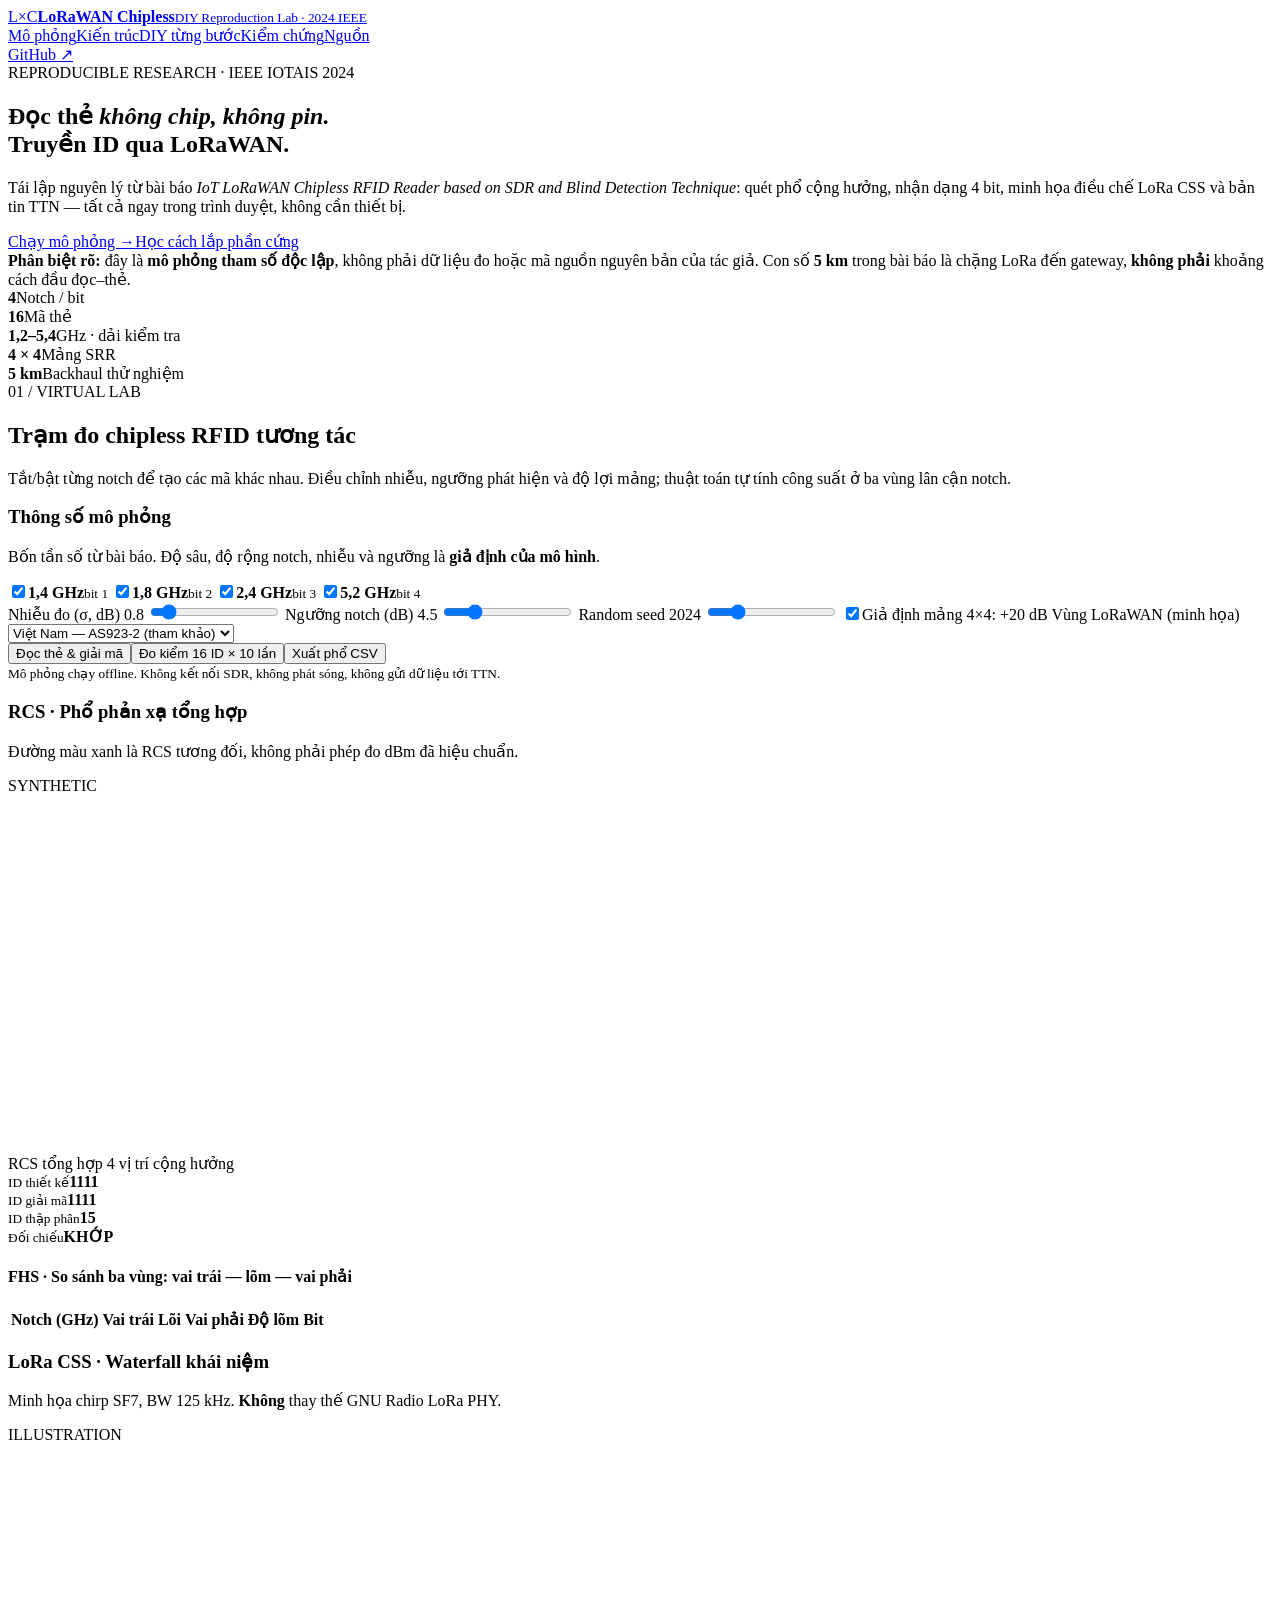
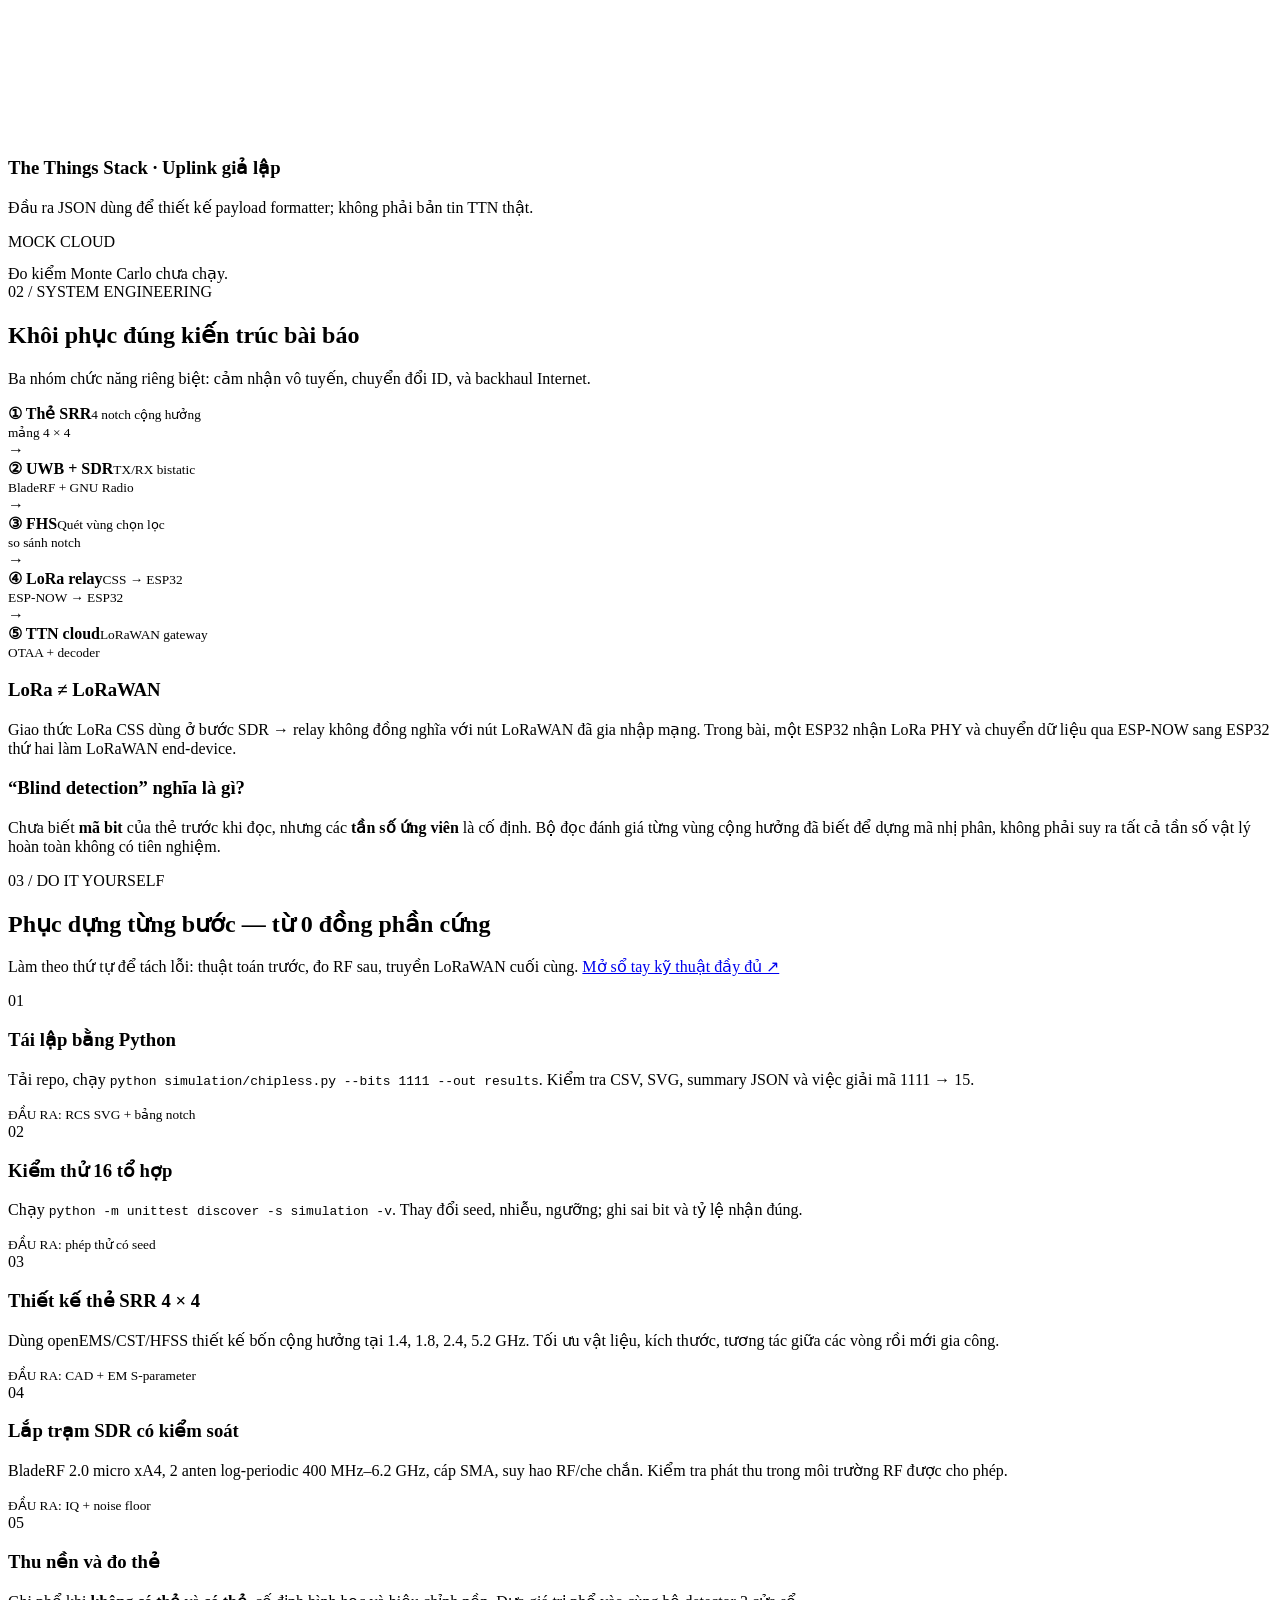
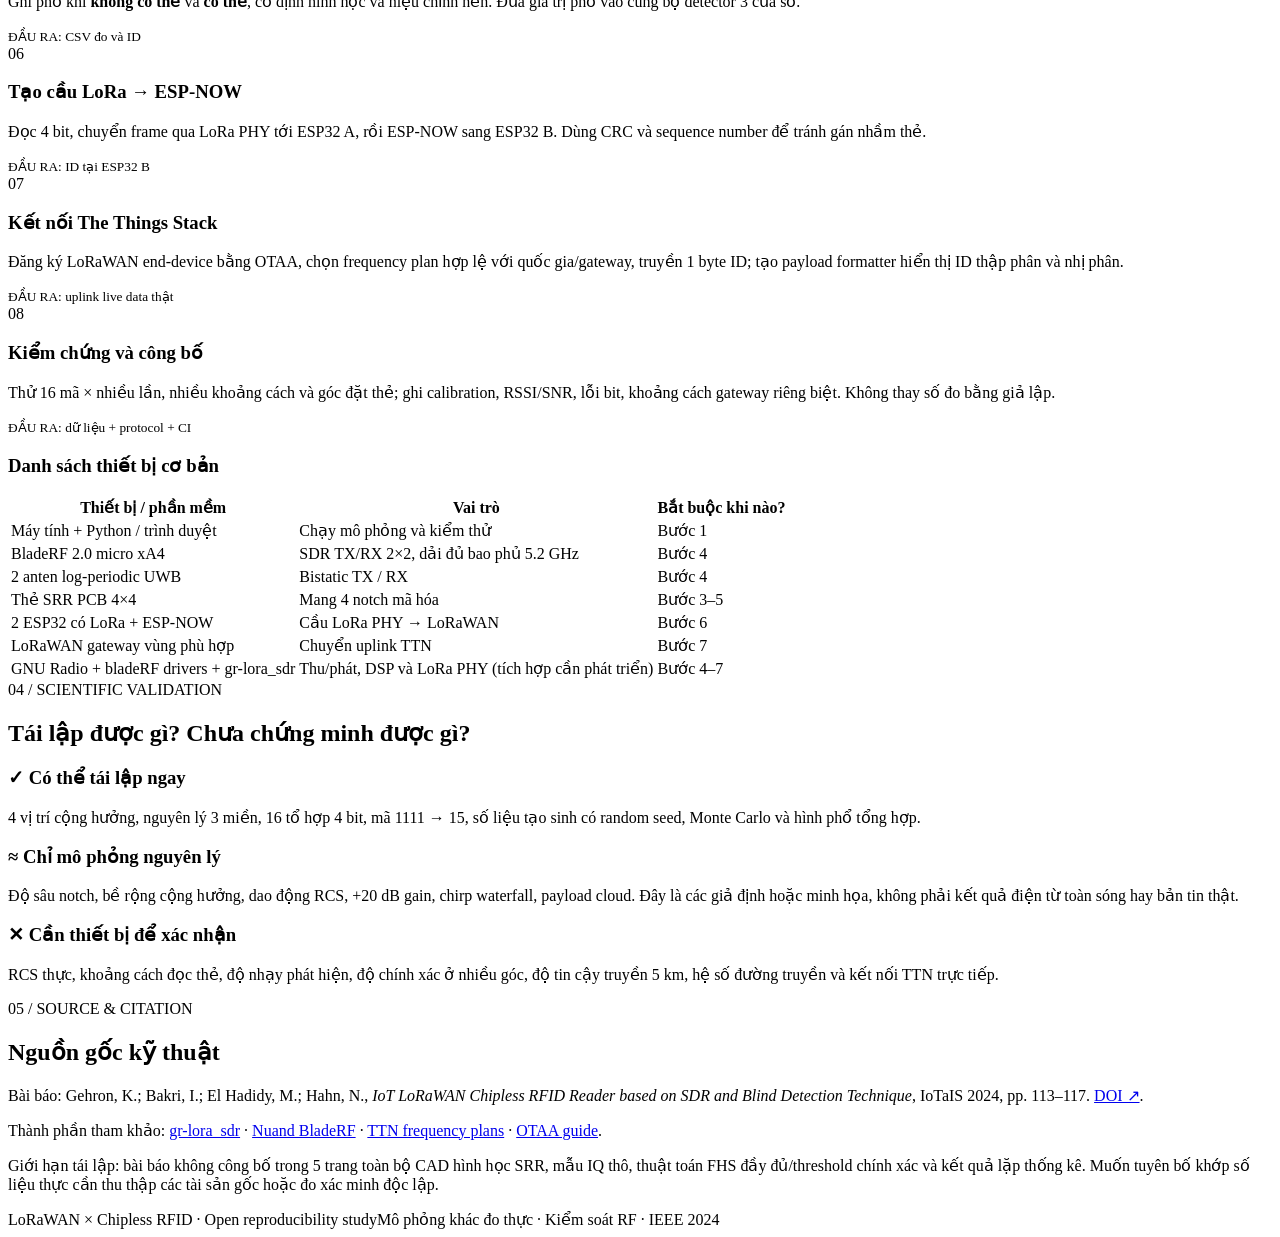
==== index.html @ a17a585c "feat: build Vietnamese interactive DIY dashboard UI" ====
<!doctype html>
<html lang="vi">
<head>
  <meta charset="utf-8">
  <meta name="viewport" content="width=device-width,initial-scale=1">
  <meta name="theme-color" content="#09182a">
  <meta name="description" content="Phòng lab tái lập mô phỏng IEEE 2024: Chipless RFID, FHS, SDR, LoRa CSS và LoRaWAN. Sổ tay DIY từng bước.">
  <title>LoRaWAN × Chipless RFID | DIY Reproduction Lab</title>
  <link rel="stylesheet" href="assets/style.css">
  <script src="assets/app.js" defer></script>
</head>
<body>
  <header class="topbar">
    <a class="brand" href="#top"><span class="brand-mark">L×C</span><span><b>LoRaWAN Chipless</b><small>DIY Reproduction Lab · 2024 IEEE</small></span></a>
    <nav aria-label="Điều hướng"><a href="#demo">Mô phỏng</a><a href="#pipeline">Kiến trúc</a><a href="#diy">DIY từng bước</a><a href="#validation">Kiểm chứng</a><a href="#reference">Nguồn</a></nav>
    <a class="small-btn" href="https://github.com/xulytiengviet/LoRaWAN-Chipless" target="_blank" rel="noopener">GitHub ↗</a>
  </header>

  <main id="top">
    <section class="hero content">
      <div class="eyebrow">REPRODUCIBLE RESEARCH · IEEE IOTAIS 2024</div>
      <h1>Đọc thẻ <em>không chip, không pin.</em><br>Truyền ID qua LoRaWAN.</h1>
      <p class="lead">Tái lập nguyên lý từ bài báo <i>IoT LoRaWAN Chipless RFID Reader based on SDR and Blind Detection Technique</i>: quét phổ cộng hưởng, nhận dạng 4 bit, minh họa điều chế LoRa CSS và bản tin TTN — tất cả ngay trong trình duyệt, không cần thiết bị.</p>
      <div class="hero-actions"><a class="primary" href="#demo">Chạy mô phỏng →</a><a class="secondary" href="#diy">Học cách lắp phần cứng</a></div>
      <div class="warning"><strong>Phân biệt rõ:</strong> đây là <b>mô phỏng tham số độc lập</b>, không phải dữ liệu đo hoặc mã nguồn nguyên bản của tác giả. Con số <b>5 km</b> trong bài báo là chặng LoRa đến gateway, <b>không phải</b> khoảng cách đầu đọc–thẻ.</div>
      <div class="metrics">
        <div><strong>4</strong><span>Notch / bit</span></div>
        <div><strong>16</strong><span>Mã thẻ</span></div>
        <div><strong>1,2–5,4</strong><span>GHz · dải kiểm tra</span></div>
        <div><strong>4 × 4</strong><span>Mảng SRR</span></div>
        <div><strong>5 km</strong><span>Backhaul thử nghiệm</span></div>
      </div>
    </section>

    <section id="demo" class="content section">
      <div class="section-header"><span class="eyebrow">01 / VIRTUAL LAB</span><h2>Trạm đo chipless RFID tương tác</h2><p>Tắt/bật từng notch để tạo các mã khác nhau. Điều chỉnh nhiễu, ngưỡng phát hiện và độ lợi mảng; thuật toán tự tính công suất ở ba vùng lân cận notch.</p></div>
      <div class="workspace">
        <aside class="control-panel">
          <h3>Thông số mô phỏng</h3>
          <p class="subtle">Bốn tần số từ bài báo. Độ sâu, độ rộng notch, nhiễu và ngưỡng là <b>giả định của mô hình</b>.</p>
          <div class="bit-options">
            <label><input class="tagbit" type="checkbox" data-bit="0" checked><span><b>1,4 GHz</b><small>bit 1</small></span></label>
            <label><input class="tagbit" type="checkbox" data-bit="1" checked><span><b>1,8 GHz</b><small>bit 2</small></span></label>
            <label><input class="tagbit" type="checkbox" data-bit="2" checked><span><b>2,4 GHz</b><small>bit 3</small></span></label>
            <label><input class="tagbit" type="checkbox" data-bit="3" checked><span><b>5,2 GHz</b><small>bit 4</small></span></label>
          </div>
          <label class="range-row" for="noise">Nhiễu đo (σ, dB) <output id="noiseLabel">0.8</output></label>
          <input id="noise" type="range" min="0" max="8" step=".2" value=".8">
          <label class="range-row" for="threshold">Ngưỡng notch (dB) <output id="thresholdLabel">4.5</output></label>
          <input id="threshold" type="range" min="1" max="18" step=".5" value="4.5">
          <label class="range-row" for="seed">Random seed <output id="seedLabel">2024</output></label>
          <input id="seed" type="range" min="0" max="9999" step="1" value="2024">
          <label class="inline-switch"><input id="array" type="checkbox" checked><span>Giả định mảng 4×4: +20 dB</span></label>
          <label class="range-row" for="region">Vùng LoRaWAN (minh họa)</label>
          <select id="region"><option value="AS923-2">Việt Nam — AS923-2 (tham khảo)</option><option value="EU868">Bài báo — EU868 (868 MHz)</option></select>
          <div class="button-stack"><button id="run" class="primary" type="button">Đọc thẻ & giải mã</button><button id="benchmark" class="secondary" type="button">Đo kiểm 16 ID × 10 lần</button><button id="export" class="secondary" type="button">Xuất phổ CSV</button></div>
          <small class="subtle">Mô phỏng chạy offline. Không kết nối SDR, không phát sóng, không gửi dữ liệu tới TTN.</small>
        </aside>
        <div class="chart-panel">
          <div class="chart-top"><div><h3>RCS · Phổ phản xạ tổng hợp</h3><p>Đường màu xanh là RCS tương đối, không phải phép đo dBm đã hiệu chuẩn.</p></div><span class="pill">SYNTHETIC</span></div>
          <canvas id="rcsChart" role="img" aria-label="Phổ phản xạ RF tổng hợp từ 1,2 đến 5,4 GHz" height="355"></canvas>
          <div class="legend"><span><i class="dot green"></i> RCS tổng hợp</span><span><i class="dot orange"></i> 4 vị trí cộng hưởng</span></div>
          <div class="results-grid">
            <div class="stat"><small>ID thiết kế</small><strong id="requested">1111</strong></div>
            <div class="stat"><small>ID giải mã</small><strong id="decoded">1111</strong></div>
            <div class="stat"><small>ID thập phân</small><strong id="decimal">15</strong></div>
            <div class="stat"><small>Đối chiếu</small><strong id="match" class="success">KHỚP</strong></div>
          </div>
          <h4>FHS · So sánh ba vùng: vai trái — lõm — vai phải</h4>
          <div class="scroll-table"><table><thead><tr><th>Notch (GHz)</th><th>Vai trái</th><th>Lõi</th><th>Vai phải</th><th>Độ lõm</th><th>Bit</th></tr></thead><tbody id="scores"></tbody></table></div>
        </div>
      </div>
      <div class="workspace lower">
        <div class="chart-panel"><div class="chart-top"><div><h3>LoRa CSS · Waterfall khái niệm</h3><p>Minh họa chirp SF7, BW 125 kHz. <b>Không</b> thay thế GNU Radio LoRa PHY.</p></div><span class="pill">ILLUSTRATION</span></div><canvas id="chirpChart" role="img" aria-label="Đồ thị các chirp LoRa minh họa" height="290"></canvas></div>
        <div class="chart-panel"><div class="chart-top"><div><h3>The Things Stack · Uplink giả lập</h3><p>Đầu ra JSON dùng để thiết kế payload formatter; không phải bản tin TTN thật.</p></div><span class="pill">MOCK CLOUD</span></div><pre id="payload" class="terminal" aria-live="polite"></pre><div class="badge-line" id="benchResult" aria-live="polite">Đo kiểm Monte Carlo chưa chạy.</div></div>
      </div>
    </section>

    <section id="pipeline" class="content section">
      <div class="section-header"><span class="eyebrow">02 / SYSTEM ENGINEERING</span><h2>Khôi phục đúng kiến trúc bài báo</h2><p>Ba nhóm chức năng riêng biệt: cảm nhận vô tuyến, chuyển đổi ID, và backhaul Internet.</p></div>
      <div class="pipeline">
        <div><b>① Thẻ SRR</b><small>4 notch cộng hưởng<br>mảng 4 × 4</small></div><span>→</span>
        <div><b>② UWB + SDR</b><small>TX/RX bistatic<br>BladeRF + GNU Radio</small></div><span>→</span>
        <div><b>③ FHS</b><small>Quét vùng chọn lọc<br>so sánh notch</small></div><span>→</span>
        <div><b>④ LoRa relay</b><small>CSS → ESP32<br>ESP-NOW → ESP32</small></div><span>→</span>
        <div><b>⑤ TTN cloud</b><small>LoRaWAN gateway<br>OTAA + decoder</small></div>
      </div>
      <div class="info-two"><article><h3>LoRa ≠ LoRaWAN</h3><p>Giao thức LoRa CSS dùng ở bước SDR → relay không đồng nghĩa với nút LoRaWAN đã gia nhập mạng. Trong bài, một ESP32 nhận LoRa PHY và chuyển dữ liệu qua ESP-NOW sang ESP32 thứ hai làm LoRaWAN end-device.</p></article><article><h3>“Blind detection” nghĩa là gì?</h3><p>Chưa biết <b>mã bit</b> của thẻ trước khi đọc, nhưng các <b>tần số ứng viên</b> là cố định. Bộ đọc đánh giá từng vùng cộng hưởng đã biết để dựng mã nhị phân, không phải suy ra tất cả tần số vật lý hoàn toàn không có tiên nghiệm.</p></article></div>
    </section>

    <section id="diy" class="content section">
      <div class="section-header"><span class="eyebrow">03 / DO IT YOURSELF</span><h2>Phục dựng từng bước — từ 0 đồng phần cứng</h2><p>Làm theo thứ tự để tách lỗi: thuật toán trước, đo RF sau, truyền LoRaWAN cuối cùng. <a href="docs/DIY-VI.md">Mở sổ tay kỹ thuật đầy đủ ↗</a></p></div>
      <div class="steps">
        <article><span>01</span><h3>Tái lập bằng Python</h3><p>Tải repo, chạy <code>python simulation/chipless.py --bits 1111 --out results</code>. Kiểm tra CSV, SVG, summary JSON và việc giải mã 1111 → 15.</p><small>ĐẦU RA: RCS SVG + bảng notch</small></article>
        <article><span>02</span><h3>Kiểm thử 16 tổ hợp</h3><p>Chạy <code>python -m unittest discover -s simulation -v</code>. Thay đổi seed, nhiễu, ngưỡng; ghi sai bit và tỷ lệ nhận đúng.</p><small>ĐẦU RA: phép thử có seed</small></article>
        <article><span>03</span><h3>Thiết kế thẻ SRR 4 × 4</h3><p>Dùng openEMS/CST/HFSS thiết kế bốn cộng hưởng tại 1.4, 1.8, 2.4, 5.2 GHz. Tối ưu vật liệu, kích thước, tương tác giữa các vòng rồi mới gia công.</p><small>ĐẦU RA: CAD + EM S-parameter</small></article>
        <article><span>04</span><h3>Lắp trạm SDR có kiểm soát</h3><p>BladeRF 2.0 micro xA4, 2 anten log-periodic 400 MHz–6.2 GHz, cáp SMA, suy hao RF/che chắn. Kiểm tra phát thu trong môi trường RF được cho phép.</p><small>ĐẦU RA: IQ + noise floor</small></article>
        <article><span>05</span><h3>Thu nền và đo thẻ</h3><p>Ghi phổ khi <b>không có thẻ</b> và <b>có thẻ</b>, cố định hình học và hiệu chỉnh nền. Đưa giá trị phổ vào cùng bộ detector 3 cửa sổ.</p><small>ĐẦU RA: CSV đo và ID</small></article>
        <article><span>06</span><h3>Tạo cầu LoRa → ESP-NOW</h3><p>Đọc 4 bit, chuyển frame qua LoRa PHY tới ESP32 A, rồi ESP-NOW sang ESP32 B. Dùng CRC và sequence number để tránh gán nhầm thẻ.</p><small>ĐẦU RA: ID tại ESP32 B</small></article>
        <article><span>07</span><h3>Kết nối The Things Stack</h3><p>Đăng ký LoRaWAN end-device bằng OTAA, chọn frequency plan hợp lệ với quốc gia/gateway, truyền 1 byte ID; tạo payload formatter hiển thị ID thập phân và nhị phân.</p><small>ĐẦU RA: uplink live data thật</small></article>
        <article><span>08</span><h3>Kiểm chứng và công bố</h3><p>Thử 16 mã × nhiều lần, nhiều khoảng cách và góc đặt thẻ; ghi calibration, RSSI/SNR, lỗi bit, khoảng cách gateway riêng biệt. Không thay số đo bằng giả lập.</p><small>ĐẦU RA: dữ liệu + protocol + CI</small></article>
      </div>
      <div class="inventory"><h3>Danh sách thiết bị cơ bản</h3><div class="scroll-table"><table><thead><tr><th>Thiết bị / phần mềm</th><th>Vai trò</th><th>Bắt buộc khi nào?</th></tr></thead><tbody><tr><td>Máy tính + Python / trình duyệt</td><td>Chạy mô phỏng và kiểm thử</td><td>Bước 1</td></tr><tr><td>BladeRF 2.0 micro xA4</td><td>SDR TX/RX 2×2, dải đủ bao phủ 5.2 GHz</td><td>Bước 4</td></tr><tr><td>2 anten log-periodic UWB</td><td>Bistatic TX / RX</td><td>Bước 4</td></tr><tr><td>Thẻ SRR PCB 4×4</td><td>Mang 4 notch mã hóa</td><td>Bước 3–5</td></tr><tr><td>2 ESP32 có LoRa + ESP-NOW</td><td>Cầu LoRa PHY → LoRaWAN</td><td>Bước 6</td></tr><tr><td>LoRaWAN gateway vùng phù hợp</td><td>Chuyển uplink TTN</td><td>Bước 7</td></tr><tr><td>GNU Radio + bladeRF drivers + gr-lora_sdr</td><td>Thu/phát, DSP và LoRa PHY (tích hợp cần phát triển)</td><td>Bước 4–7</td></tr></tbody></table></div></div>
    </section>

    <section id="validation" class="content section"><div class="section-header"><span class="eyebrow">04 / SCIENTIFIC VALIDATION</span><h2>Tái lập được gì? Chưa chứng minh được gì?</h2></div>
      <div class="comparison">
        <div class="compare-card"><h3>✓ Có thể tái lập ngay</h3><p>4 vị trí cộng hưởng, nguyên lý 3 miền, 16 tổ hợp 4 bit, mã 1111 → 15, số liệu tạo sinh có random seed, Monte Carlo và hình phổ tổng hợp.</p></div>
        <div class="compare-card"><h3>≈ Chỉ mô phỏng nguyên lý</h3><p>Độ sâu notch, bề rộng cộng hưởng, dao động RCS, +20 dB gain, chirp waterfall, payload cloud. Đây là các giả định hoặc minh họa, không phải kết quả điện từ toàn sóng hay bản tin thật.</p></div>
        <div class="compare-card"><h3>✕ Cần thiết bị để xác nhận</h3><p>RCS thực, khoảng cách đọc thẻ, độ nhạy phát hiện, độ chính xác ở nhiều góc, độ tin cậy truyền 5 km, hệ số đường truyền và kết nối TTN trực tiếp.</p></div>
      </div>
    </section>

    <section id="reference" class="content section refs"><div class="section-header"><span class="eyebrow">05 / SOURCE & CITATION</span><h2>Nguồn gốc kỹ thuật</h2></div><p>Bài báo: Gehron, K.; Bakri, I.; El Hadidy, M.; Hahn, N., <i>IoT LoRaWAN Chipless RFID Reader based on SDR and Blind Detection Technique</i>, IoTaIS 2024, pp. 113–117. <a href="https://doi.org/10.1109/IoTaIS64014.2024.10799492">DOI ↗</a>.</p><p>Thành phần tham khảo: <a href="https://github.com/tapparelj/gr-lora_sdr">gr-lora_sdr</a> · <a href="https://www.nuand.com/product/bladeRF-xA4/">Nuand BladeRF</a> · <a href="https://www.thethingsnetwork.org/docs/lorawan/frequencies-by-country/">TTN frequency plans</a> · <a href="https://www.thethingsindustries.com/docs/hardware/devices/adding-devices/manual/otaa/">OTAA guide</a>.</p><p class="subtle">Giới hạn tái lập: bài báo không công bố trong 5 trang toàn bộ CAD hình học SRR, mẫu IQ thô, thuật toán FHS đầy đủ/threshold chính xác và kết quả lặp thống kê. Muốn tuyên bố khớp số liệu thực cần thu thập các tài sản gốc hoặc đo xác minh độc lập.</p></section>
  </main>
  <footer><div class="content footer-inner"><span>LoRaWAN × Chipless RFID · Open reproducibility study</span><span>Mô phỏng khác đo thực · Kiểm soát RF · IEEE 2024</span></div></footer>
</body>
</html>
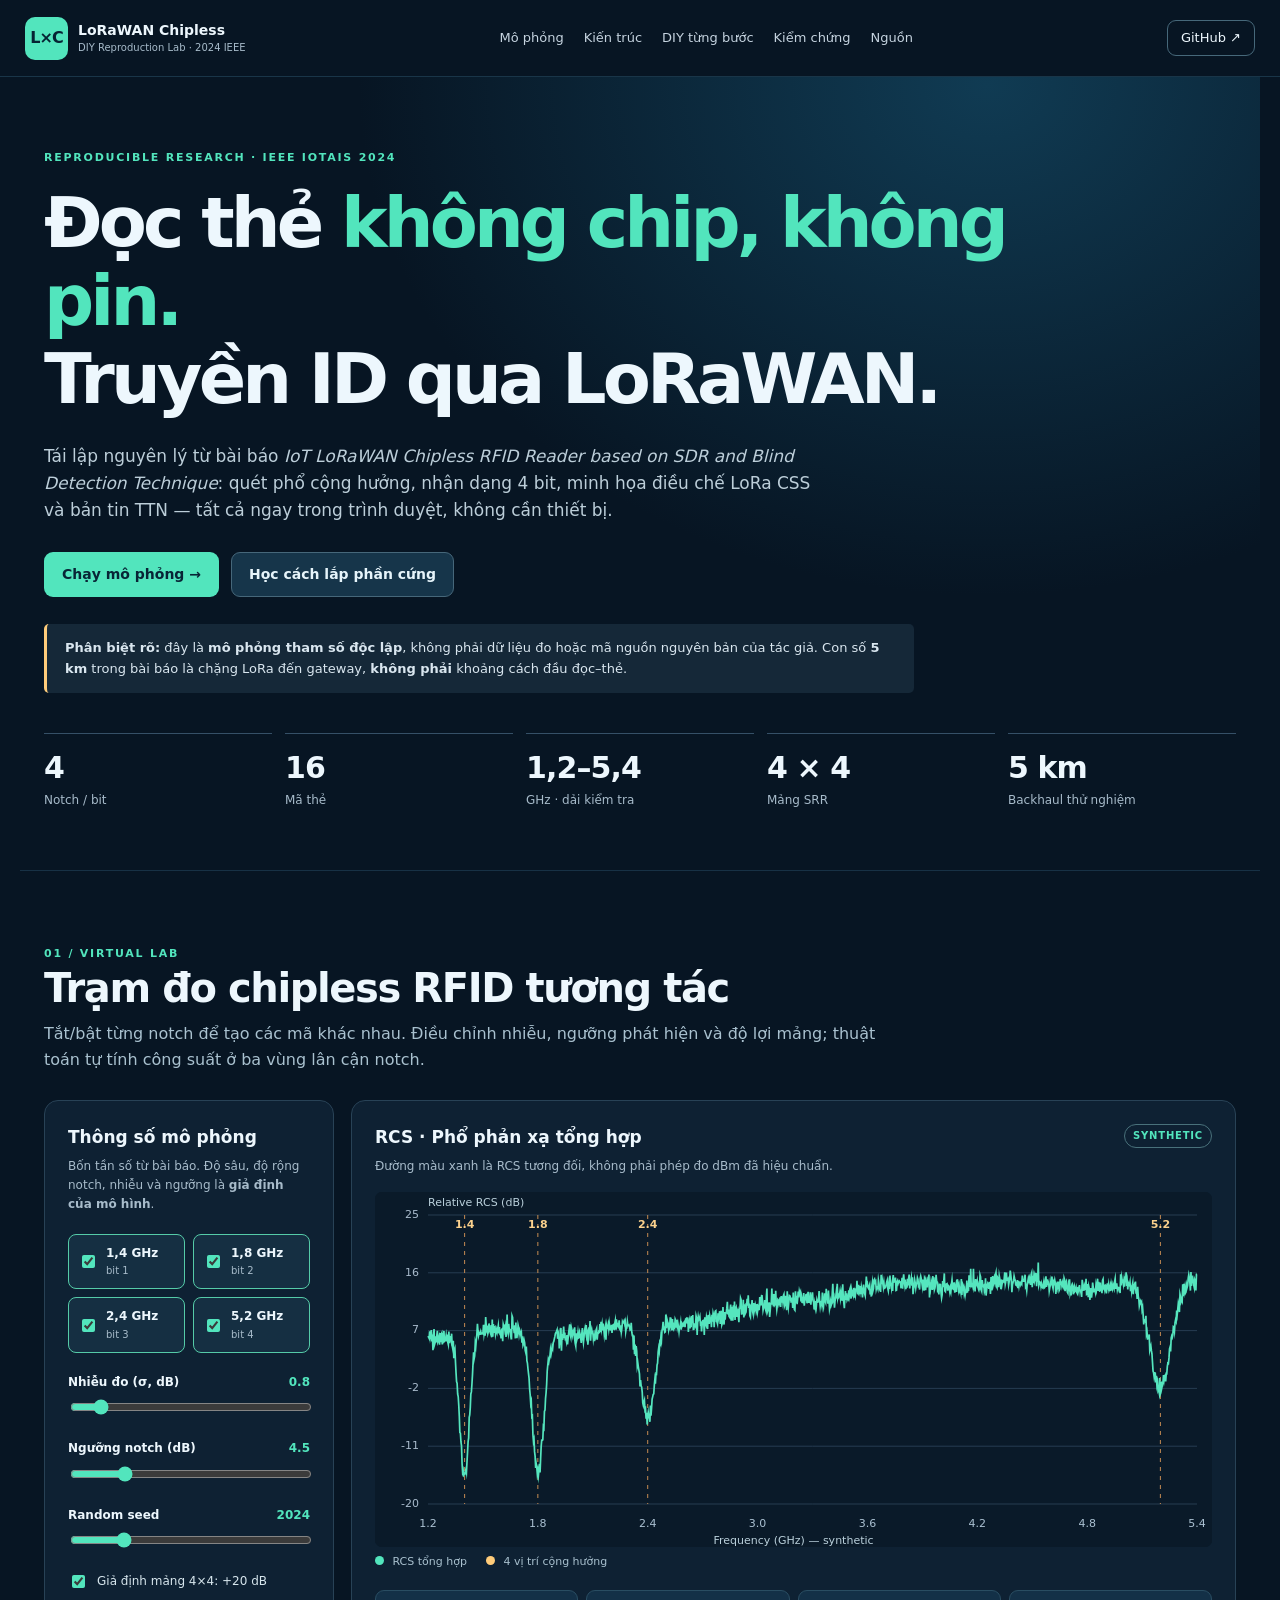
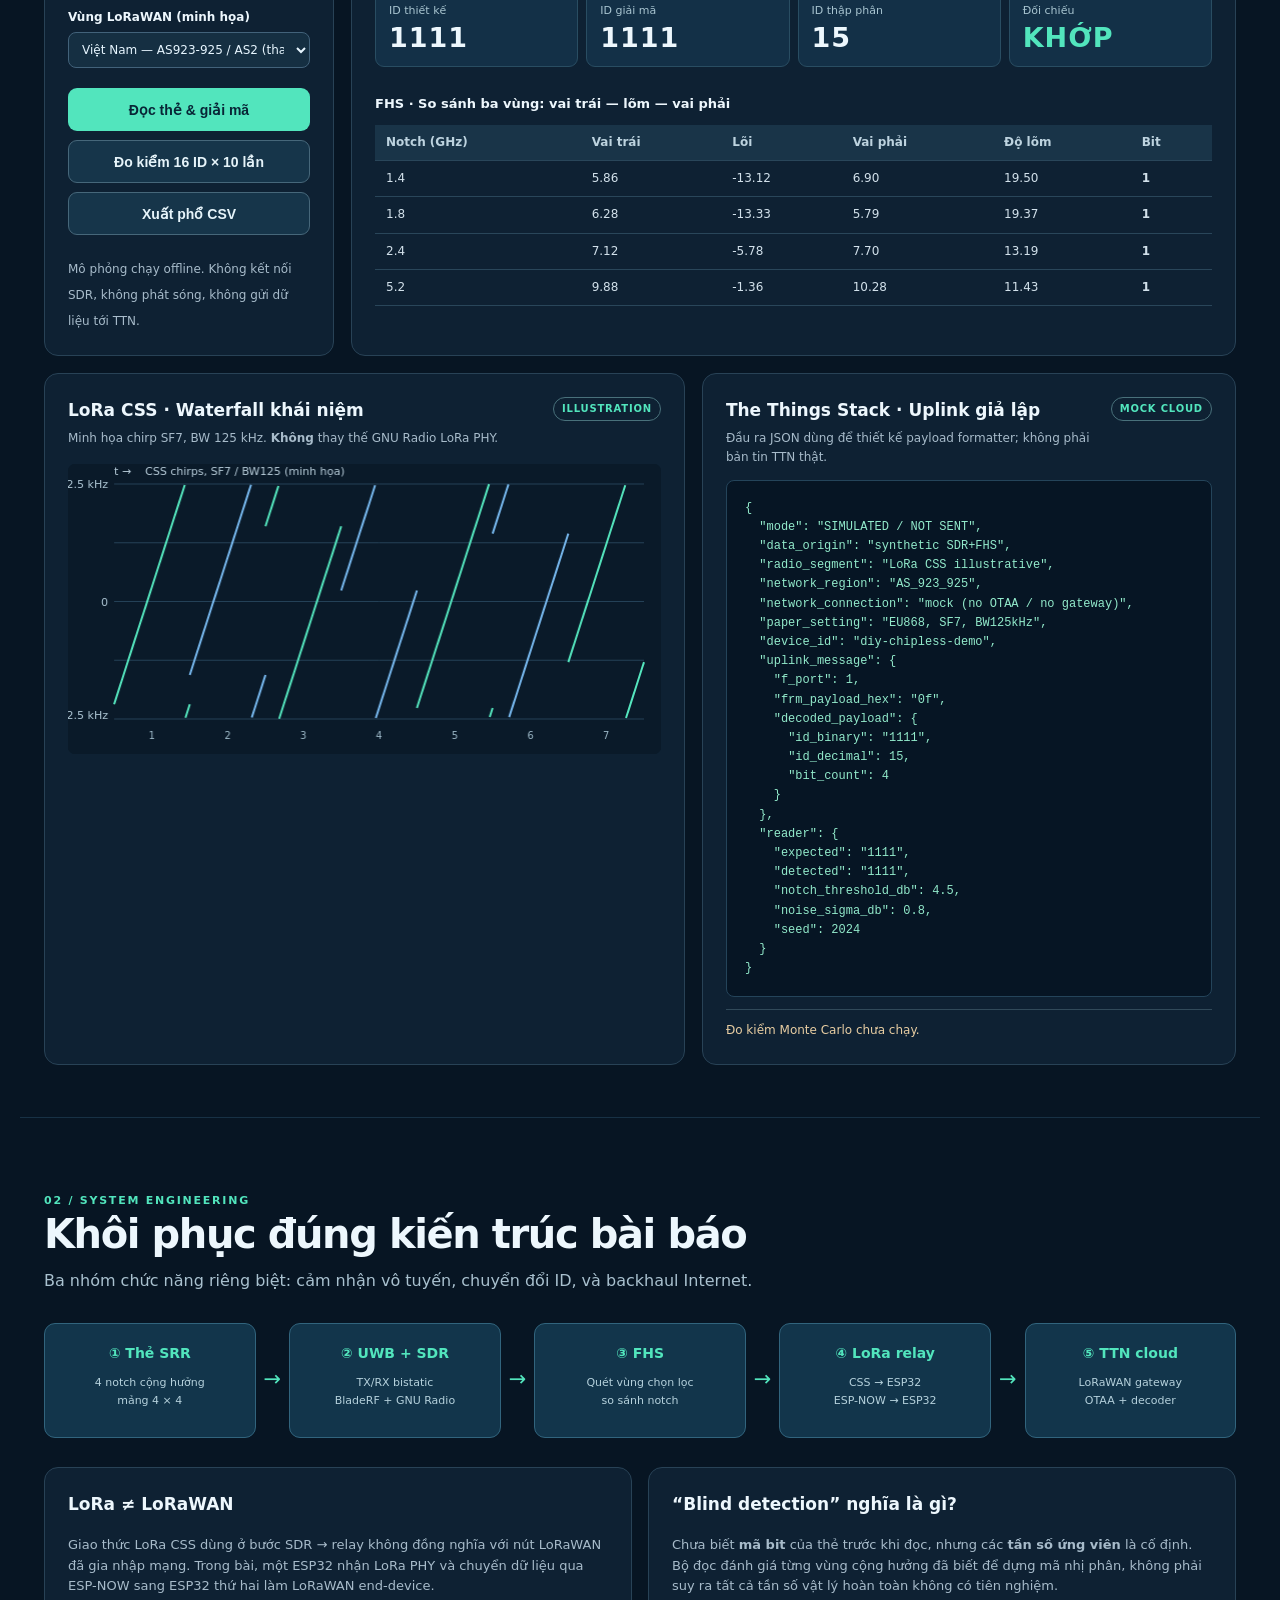
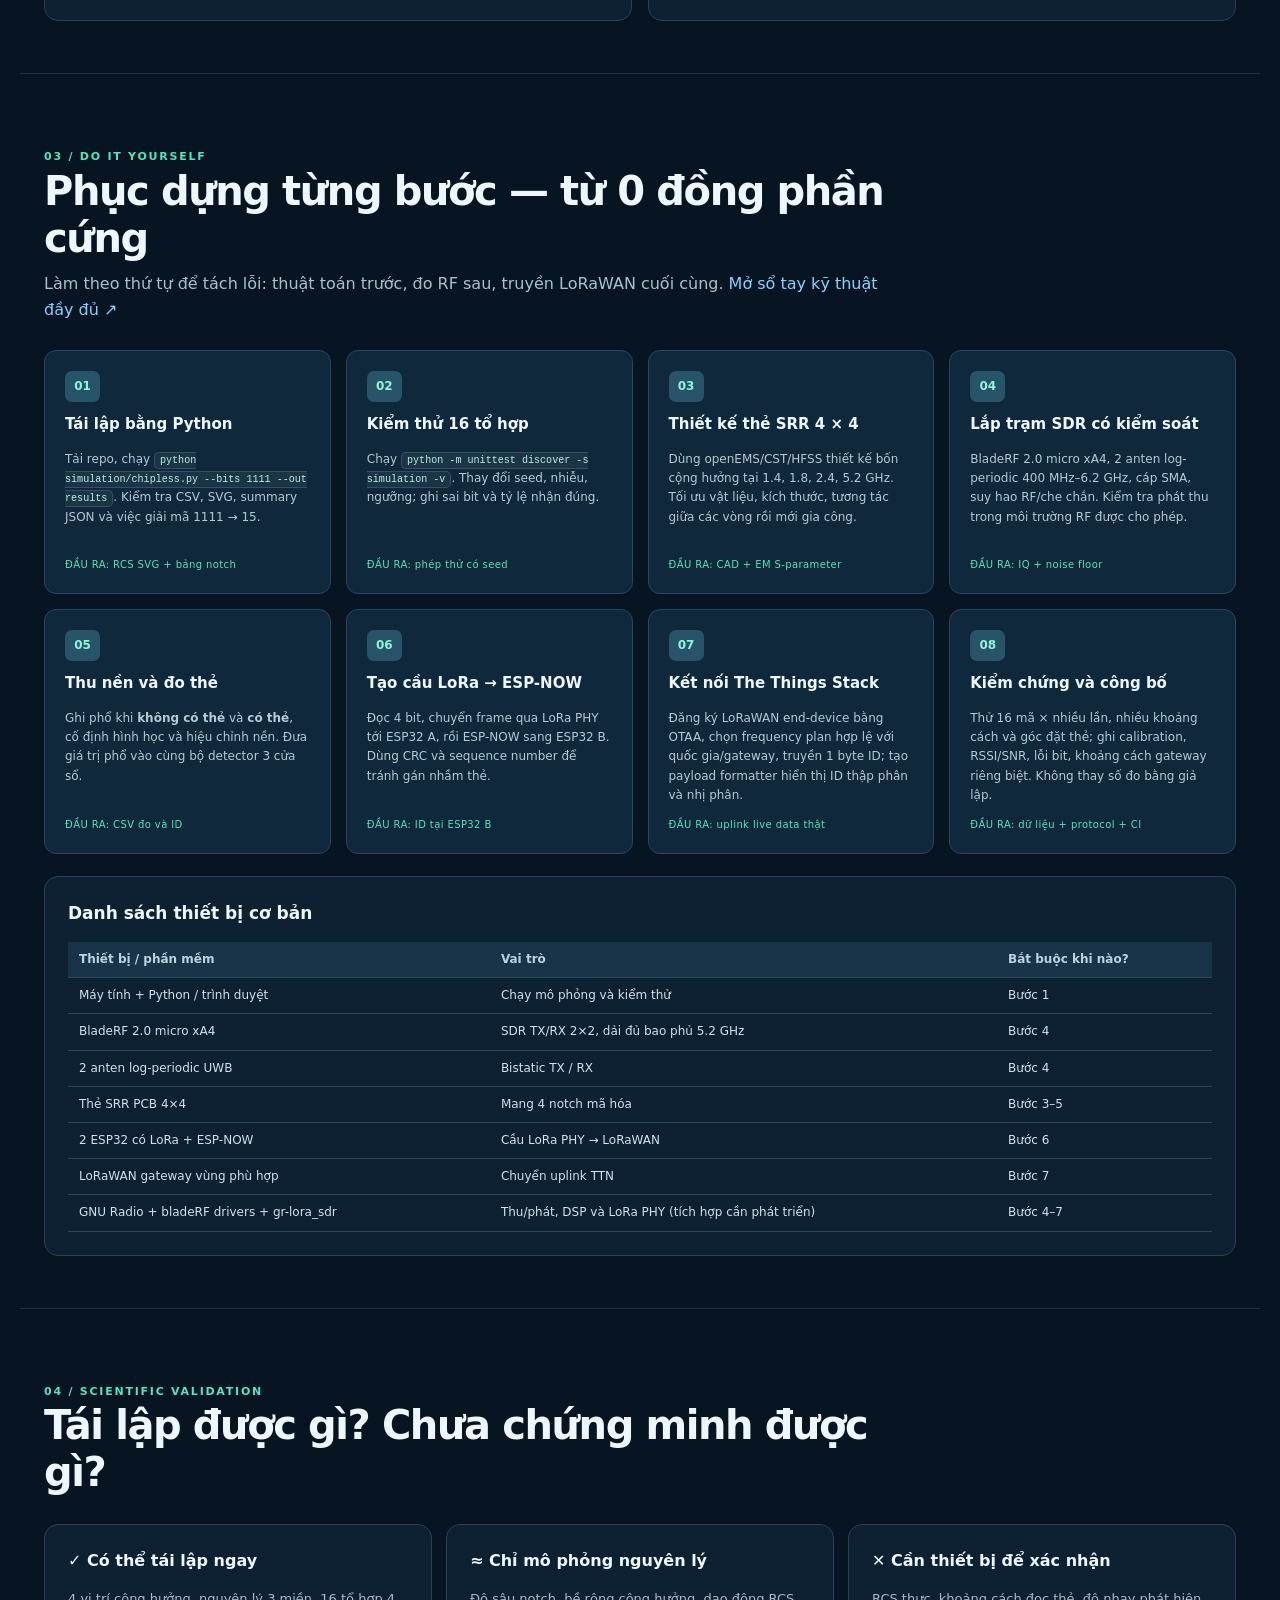
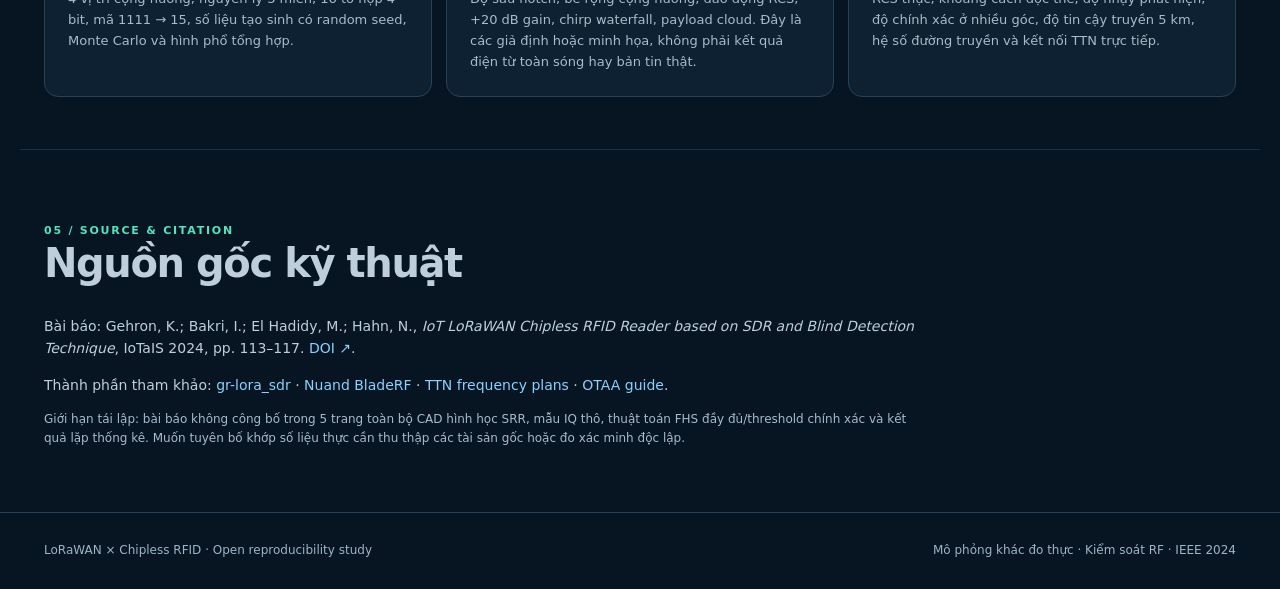
==== commit 9cc6305c: "fix: distinguish Vietnam AS_923_925 from AS_923_2" ====
--- a/index.html
+++ b/index.html
@@ -52,7 +52,7 @@
           <input id="seed" type="range" min="0" max="9999" step="1" value="2024">
           <label class="inline-switch"><input id="array" type="checkbox" checked><span>Giả định mảng 4×4: +20 dB</span></label>
           <label class="range-row" for="region">Vùng LoRaWAN (minh họa)</label>
-          <select id="region"><option value="AS923-2">Việt Nam — AS923-2 (tham khảo)</option><option value="EU868">Bài báo — EU868 (868 MHz)</option></select>
+          <select id="region"><option value="AS_923_925">Việt Nam — AS923-925 / AS2 (tham khảo)</option><option value="EU868">Bài báo — EU868 (868 MHz)</option></select>
           <div class="button-stack"><button id="run" class="primary" type="button">Đọc thẻ & giải mã</button><button id="benchmark" class="secondary" type="button">Đo kiểm 16 ID × 10 lần</button><button id="export" class="secondary" type="button">Xuất phổ CSV</button></div>
           <small class="subtle">Mô phỏng chạy offline. Không kết nối SDR, không phát sóng, không gửi dữ liệu tới TTN.</small>
         </aside>
--- a/assets/style.css
+++ b/assets/style.css
@@ -0,0 +1,10 @@
+:root{--bg:#071523;--panel:#0e2133;--panel2:#122a3d;--line:#284256;--ink:#edf7fd;--muted:#a7bbca;--mint:#52e5bd;--sky:#71b9ed;--amber:#ffcc7a;--red:#ff8d93}
+*{box-sizing:border-box}html{scroll-behavior:smooth}body{margin:0;background:var(--bg);color:var(--ink);font-family:Inter,ui-sans-serif,system-ui,-apple-system,"Segoe UI",sans-serif;line-height:1.6}a{color:#88d2ff;text-decoration:none}a:hover{text-decoration:underline}button,a.primary,a.secondary{cursor:pointer}b,strong{font-weight:700}code{background:#1b3446;border:1px solid #335065;border-radius:5px;padding:2px 5px;font-size:.84em;color:#b8f4e6}h1,h2,h3,h4,p{margin-top:0}.content{max-width:1240px;margin:auto;padding-left:24px;padding-right:24px}
+.topbar{height:77px;border-bottom:1px solid #193548;display:flex;align-items:center;gap:28px;justify-content:space-between;max-width:1400px;margin:auto;padding:0 25px}.topbar nav{display:flex;gap:20px;align-items:center}.topbar nav a{color:#c5d3df;font-size:13px}.brand{display:flex;align-items:center;gap:10px;color:var(--ink)!important}.brand:hover{text-decoration:none}.brand span:last-child{display:grid;line-height:1.4;font-size:14px}.brand small{font-size:10px;font-weight:500;color:var(--muted)}.brand-mark{display:grid;place-items:center;background:var(--mint);color:#062333;border-radius:10px;width:43px;height:43px;font-weight:900;letter-spacing:-1px}.small-btn{border:1px solid #46687a;color:var(--ink);padding:7px 13px;border-radius:9px;font-size:13px}
+.hero{padding-top:72px;padding-bottom:58px;background:radial-gradient(ellipse at 78% 1%,#103b53 0%,transparent 46%)}.eyebrow{font-size:11px;letter-spacing:.16em;color:var(--mint);font-weight:800;margin-bottom:17px}.hero h1{font-size:clamp(35px,5.7vw,70px);line-height:1.12;letter-spacing:-.055em;max-width:990px;margin-bottom:24px}.hero h1 em{color:var(--mint);font-style:normal}.lead{max-width:790px;color:#bcced9;font-size:17px}.hero-actions{display:flex;gap:12px;flex-wrap:wrap;margin-top:28px;margin-bottom:27px}.primary,.secondary{display:inline-flex;align-items:center;justify-content:center;min-height:43px;padding:10px 17px;font-size:14px;font-weight:700;border-radius:9px;border:1px solid transparent}.primary{background:var(--mint);color:#082536}.secondary{background:#16354a;color:#e6f4fa;border-color:#46677a}.primary:hover,.secondary:hover{text-decoration:none;filter:brightness(1.08)}.warning{max-width:870px;background:#152838;border-left:3px solid var(--amber);padding:14px 18px;border-radius:5px;color:#d9e6ef;font-size:13px}.metrics{display:grid;grid-template-columns:repeat(5,1fr);gap:13px;margin-top:40px}.metrics>div{border-top:1px solid #355067;padding-top:16px}.metrics strong{font-size:30px;line-height:1.2;display:block;letter-spacing:-.03em}.metrics span{font-size:12px;color:var(--muted)}
+.section{padding-top:68px;padding-bottom:52px;border-top:1px solid #173145}.section-header{max-width:860px;margin-bottom:28px}.section-header h2{font-size:clamp(26px,3.6vw,40px);letter-spacing:-.035em;line-height:1.17;margin:0 0 10px}.section-header p{color:#a9c1cf;margin-bottom:0}
+.workspace{display:grid;grid-template-columns:290px minmax(0,1fr);gap:17px;align-items:stretch}.workspace.lower{grid-template-columns:1.2fr 1fr;margin-top:17px}.control-panel,.chart-panel,.inventory,.compare-card,.info-two article{background:var(--panel);border:1px solid var(--line);border-radius:14px;padding:23px}.control-panel h3,.chart-panel h3{font-size:17px;margin-bottom:5px}.subtle,.chart-top p{color:var(--muted);font-size:12px}.bit-options{display:grid;grid-template-columns:1fr 1fr;gap:8px;margin:20px 0}.bit-options label{background:#152f42;border:1px solid #335067;border-radius:8px;padding:9px;display:flex;gap:8px;align-items:center;cursor:pointer}.bit-options label:has(input:checked){border-color:#55cba8}.bit-options b{font-size:12px;display:block}.bit-options small{font-size:10px;color:var(--muted);display:block}.bit-options input{accent-color:var(--mint)}.range-row{font-size:12px;font-weight:650;display:flex;justify-content:space-between;margin:17px 0 5px}.range-row output{color:var(--mint)}input[type=range]{width:100%;accent-color:var(--mint)}.inline-switch{display:flex;gap:9px;font-size:12px;color:#d7e6ed;margin:16px 0 8px;align-items:center}.inline-switch input{accent-color:var(--mint)}select{width:100%;background:#152f42;border:1px solid #42627a;border-radius:8px;color:#e7f6ff;padding:9px;font:inherit;font-size:12px}.button-stack{display:grid;gap:9px;margin:20px 0}.button-stack button{width:100%}
+.chart-top{display:flex;justify-content:space-between;gap:12px;align-items:start}.chart-top p{margin:0}.pill{border:1px solid #49717b;color:var(--mint);border-radius:999px;padding:3px 8px;white-space:nowrap;font-size:10px;font-weight:800;letter-spacing:.08em}canvas{display:block;width:100%;height:auto;margin-top:16px;border-radius:7px;background:#0a1a29}.legend{display:flex;gap:19px;margin:6px 0 20px;color:#a9c1cf;font-size:11px}.dot{width:9px;height:9px;display:inline-block;border-radius:999px;margin-right:5px}.dot.green{background:var(--mint)}.dot.orange{background:var(--amber)}.results-grid{display:grid;grid-template-columns:repeat(4,1fr);gap:8px}.stat{border:1px solid #294d62;background:#133047;border-radius:9px;padding:11px 13px}.stat small{color:#a8c4d0;display:block;font-size:11px}.stat strong{font-size:27px;letter-spacing:.035em;display:block;line-height:1.3}.success{color:var(--mint)}.error{color:var(--red)}.chart-panel h4{margin:27px 0 10px;font-size:13px}.scroll-table{overflow-x:auto}table{border-collapse:collapse;width:100%;min-width:540px;font-size:12px;text-align:left}th{color:#bdd3df;font-weight:650;background:#193448}td,th{border-bottom:1px solid #29465a;padding:8px 11px}td{color:#d2e1eb}.terminal{background:#061524;color:#92eacb;min-height:240px;white-space:pre-wrap;overflow-wrap:anywhere;padding:18px;border:1px solid #24445a;border-radius:8px;font-size:12px;line-height:1.6}.badge-line{color:#e7cda2;font-size:12px;border-top:1px solid #314a5a;padding-top:11px}
+.pipeline{display:flex;justify-content:space-between;align-items:center;gap:8px;margin:29px 0}.pipeline>div{background:#12354b;border:1px solid #31647d;border-radius:11px;padding:18px 12px;text-align:center;flex:1;min-height:115px}.pipeline b{display:block;color:var(--mint);font-size:14px}.pipeline small{display:block;color:#b5d1dc;font-size:11px;margin-top:10px}.pipeline>span{color:var(--mint);font-size:21px}.info-two{display:grid;grid-template-columns:1fr 1fr;gap:16px}.info-two p{color:var(--muted);font-size:13px;margin-bottom:0}.info-two h3{font-size:17px}
+.steps{display:grid;grid-template-columns:repeat(4,1fr);gap:15px}.steps article{background:#10283b;border:1px solid #28475c;border-radius:12px;padding:20px;display:flex;flex-direction:column;min-height:244px}.steps article>span{background:#285469;color:#8ff4d8;border-radius:7px;width:35px;height:31px;display:grid;place-items:center;font-size:12px;font-weight:800;margin-bottom:13px}.steps h3{font-size:15px;line-height:1.3}.steps p{color:#b5cad6;font-size:12px;flex:1}.steps small{font-size:10px;color:var(--mint);letter-spacing:.04em}.inventory{margin-top:22px}.inventory h3{margin-bottom:15px;font-size:17px}.comparison{display:grid;grid-template-columns:repeat(3,1fr);gap:14px}.compare-card h3{font-size:16px}.compare-card p{font-size:13px;color:var(--muted);margin-bottom:0}.refs{color:#becfdb;font-size:14px}.refs p{max-width:880px}footer{border-top:1px solid #284258;padding:28px 0;color:#9cb5c6;font-size:12px}.footer-inner{display:flex;justify-content:space-between;gap:14px;flex-wrap:wrap}
+@media(max-width:1080px){.topbar nav{display:none}.steps{grid-template-columns:repeat(2,1fr)}.pipeline{overflow-x:auto}.pipeline>div{min-width:150px}.workspace{grid-template-columns:260px 1fr}}@media(max-width:750px){.topbar{padding:0 15px}.content{padding-left:17px;padding-right:17px}.hero{padding-top:45px}.metrics{grid-template-columns:repeat(3,1fr)}.workspace,.workspace.lower,.info-two,.comparison{grid-template-columns:1fr}.control-panel,.chart-panel{padding:15px}.results-grid{grid-template-columns:repeat(2,1fr)}.steps{grid-template-columns:1fr 1fr}.pipeline{overflow-x:auto}.warning{font-size:12px}}@media(max-width:470px){.steps{grid-template-columns:1fr}.metrics{grid-template-columns:repeat(2,1fr)}.hero-actions{flex-direction:column}.hero-actions a{width:100%}.chart-top{flex-direction:column}.stat strong{font-size:22px}}
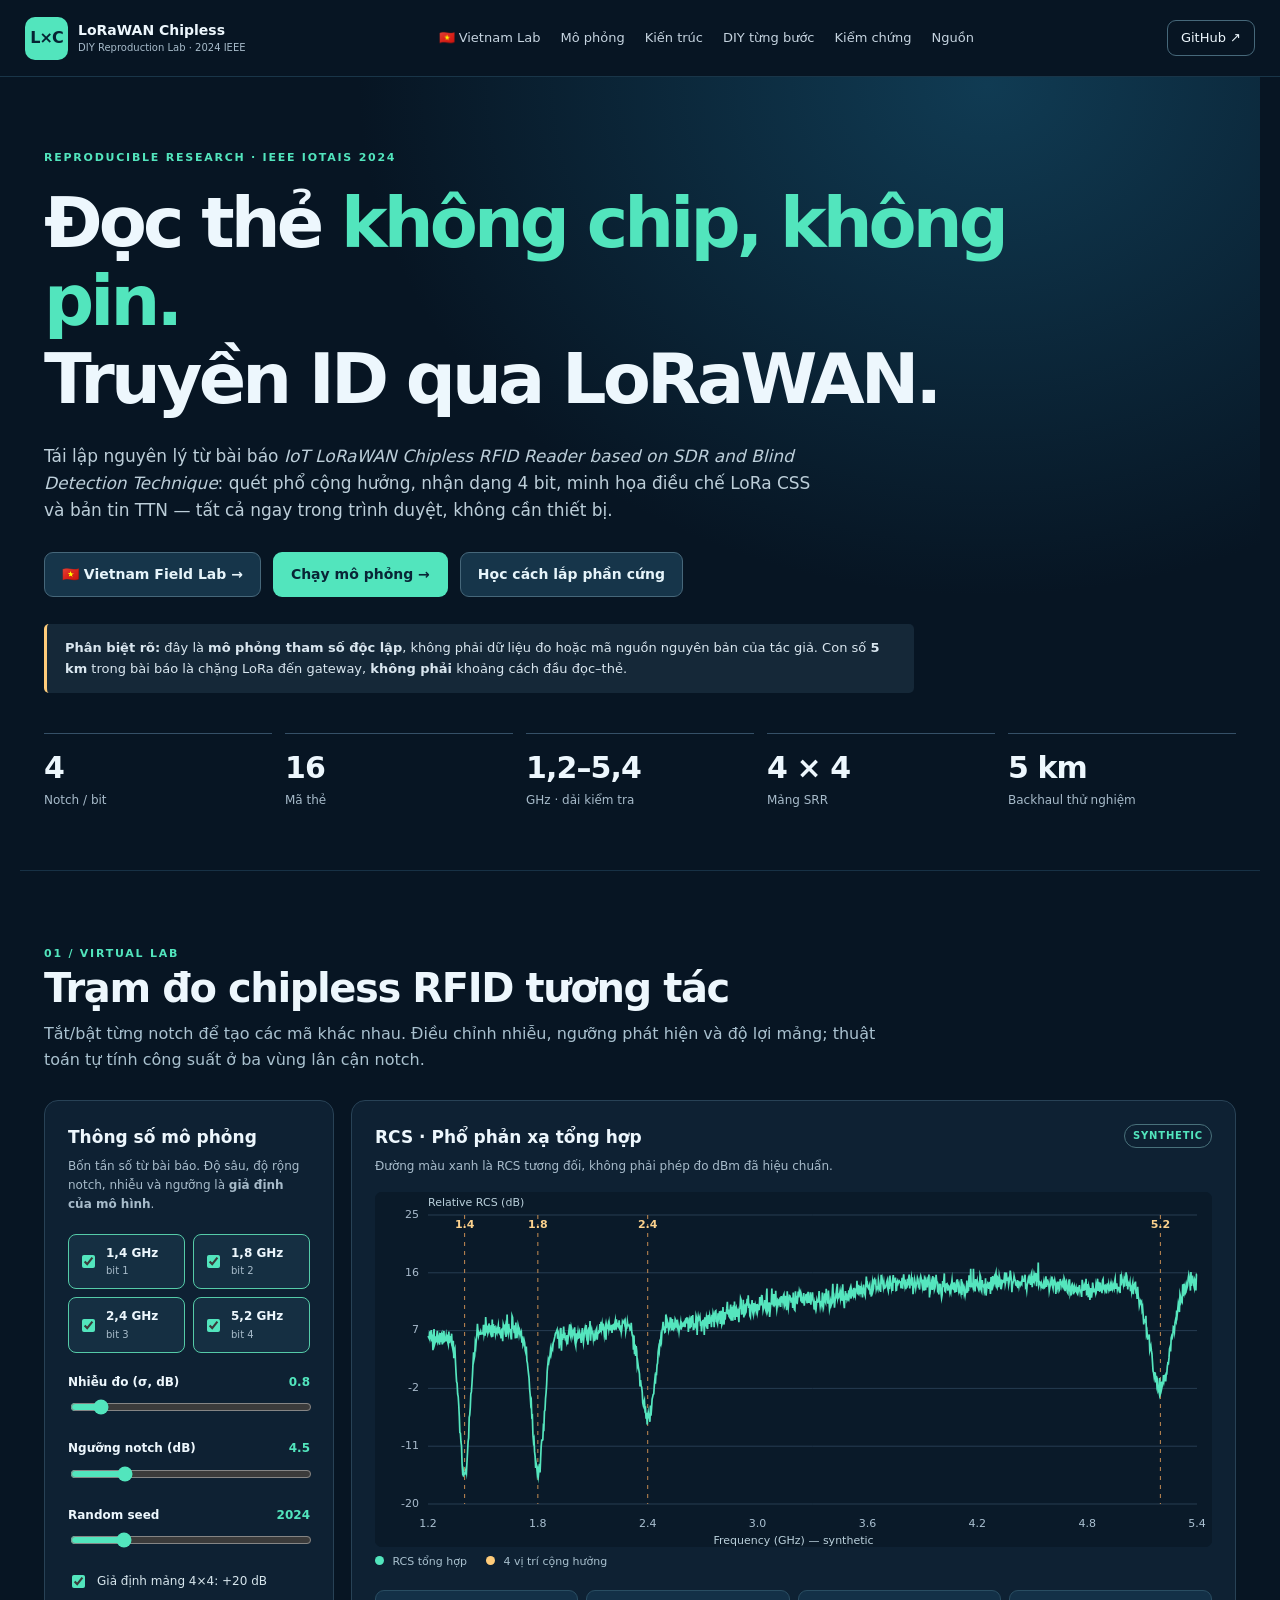
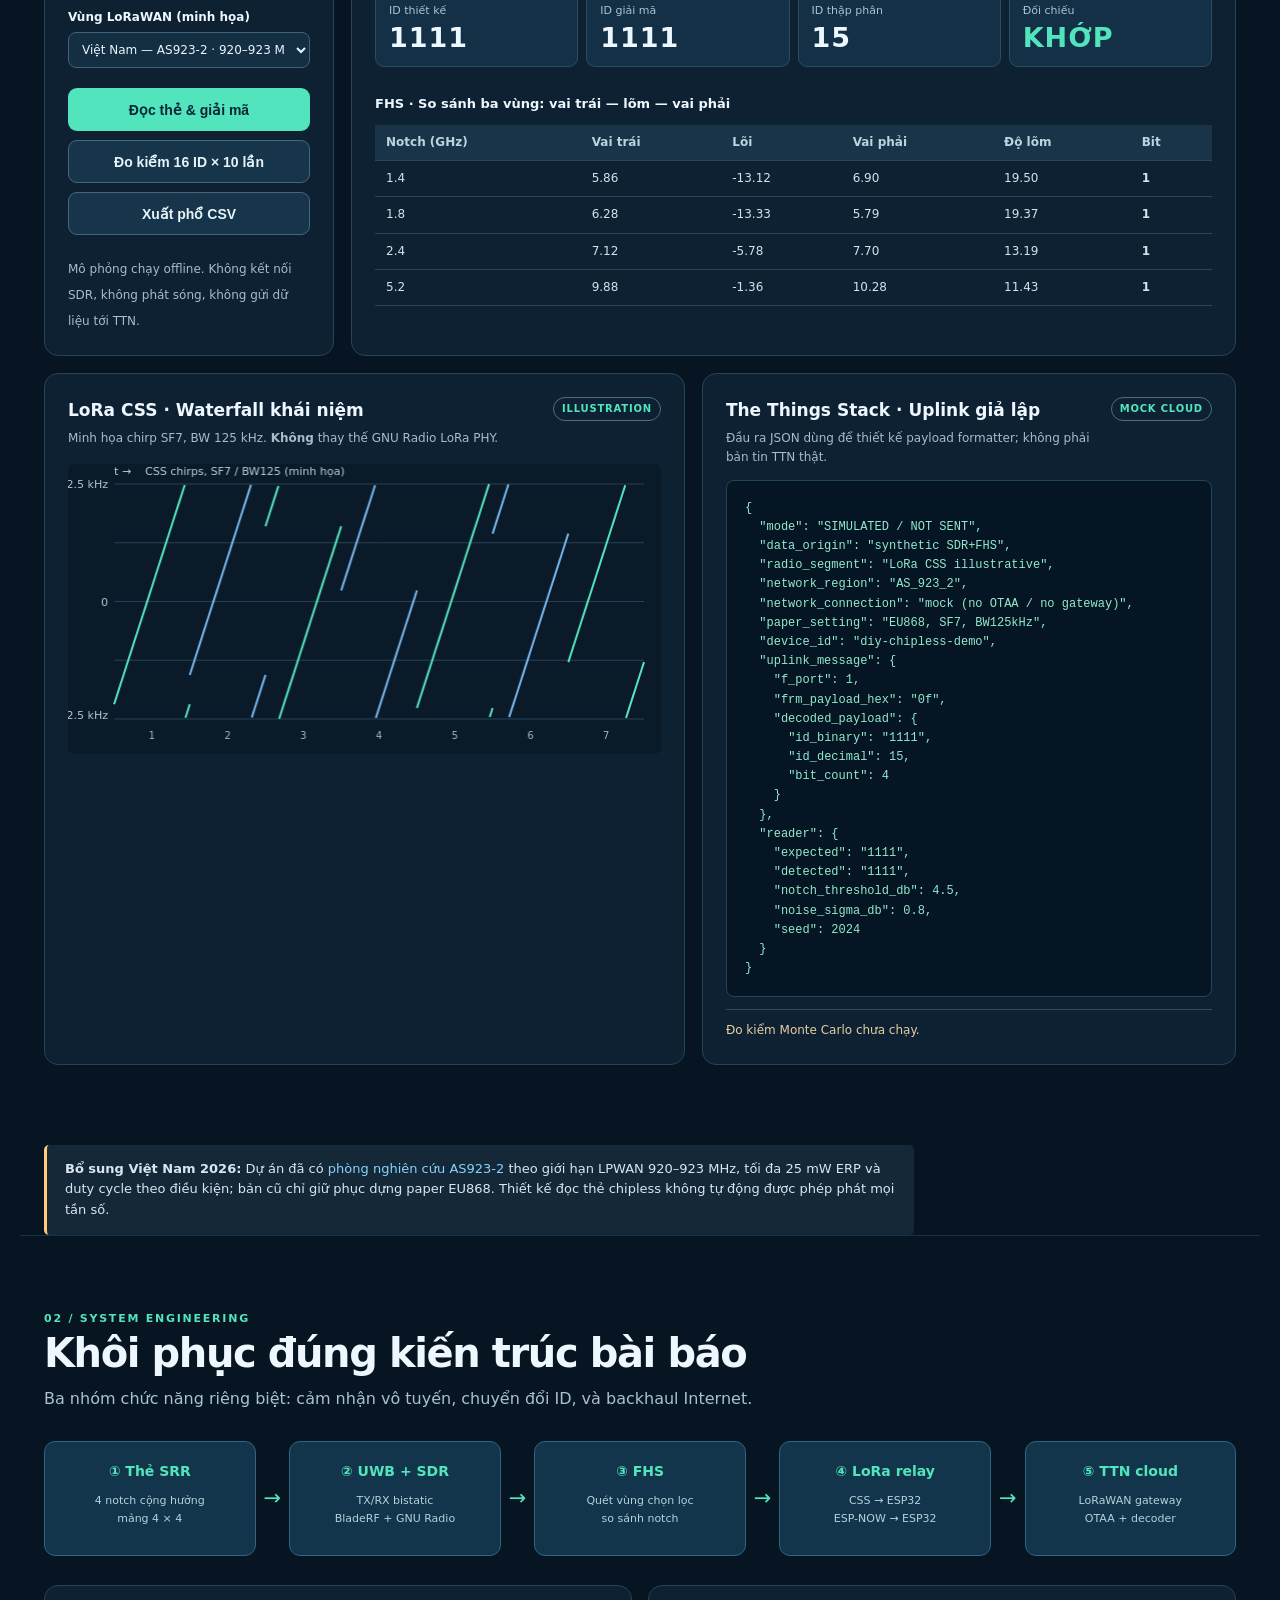
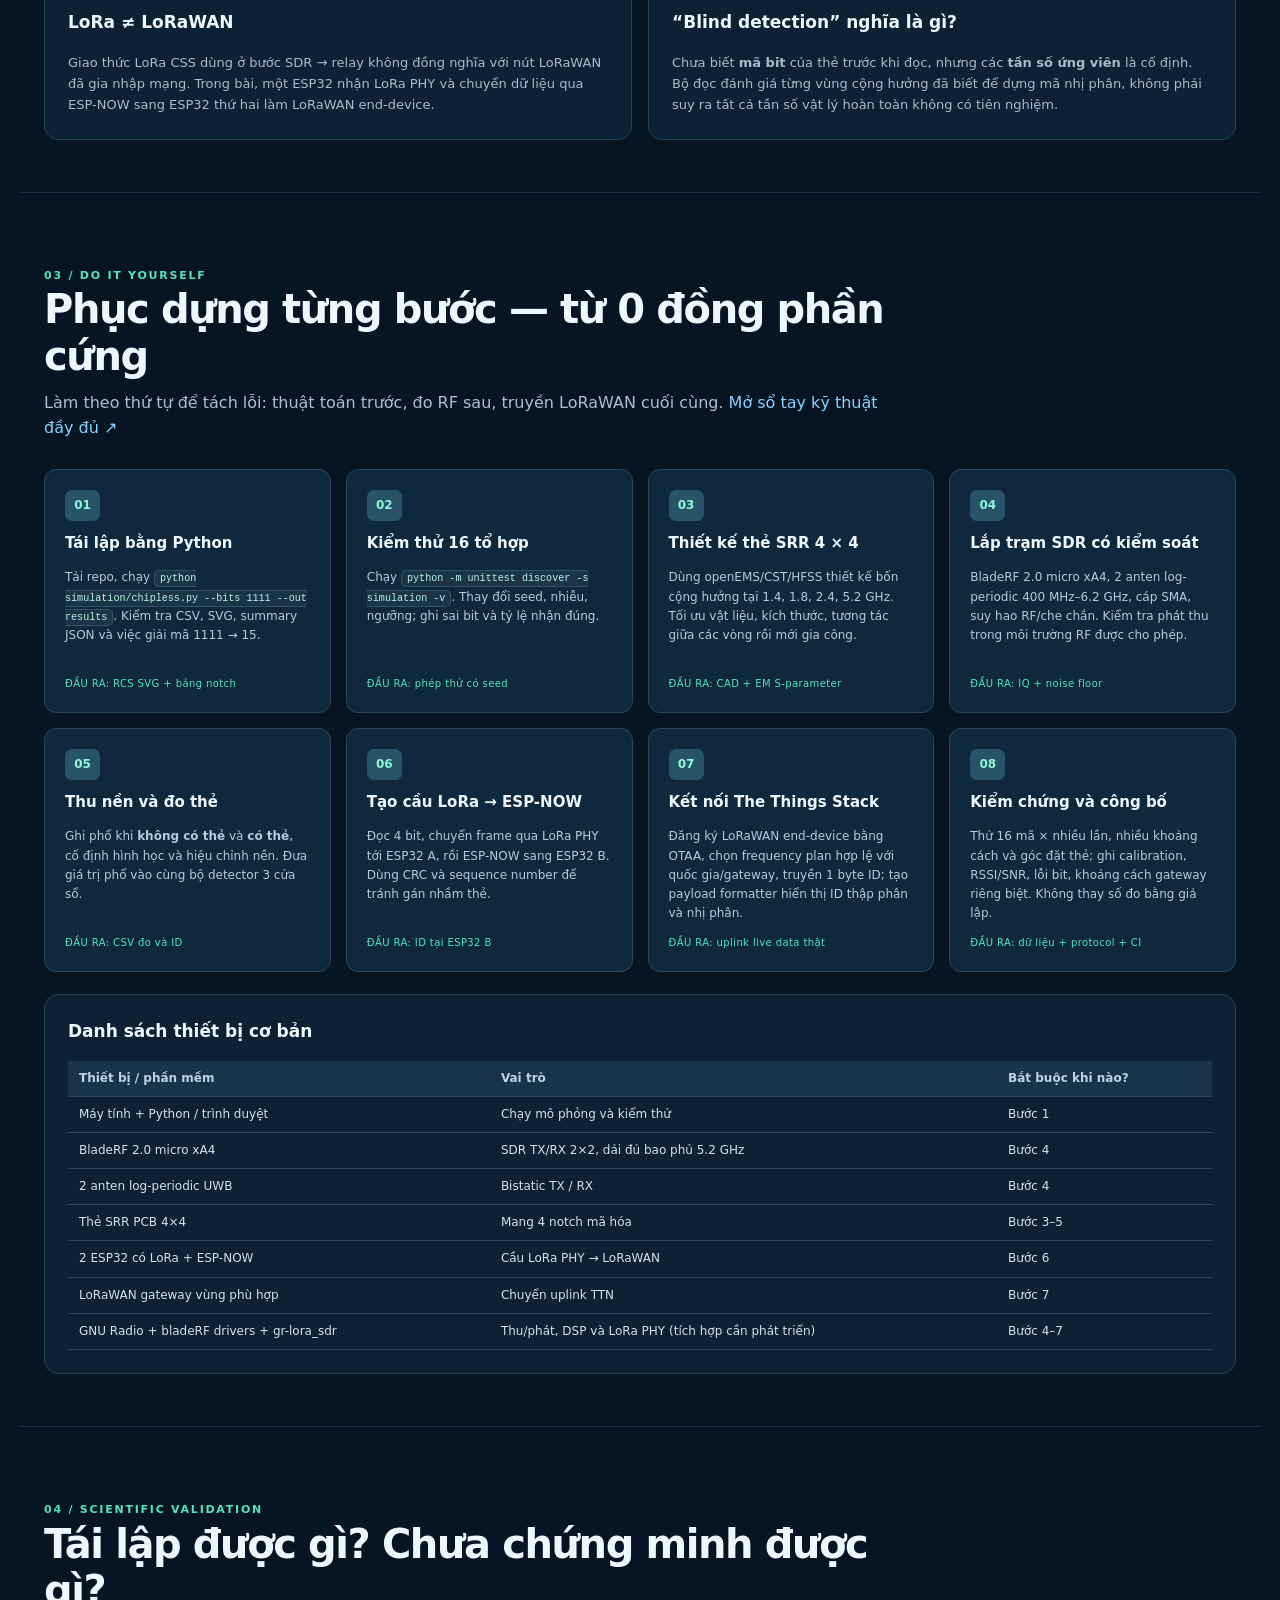
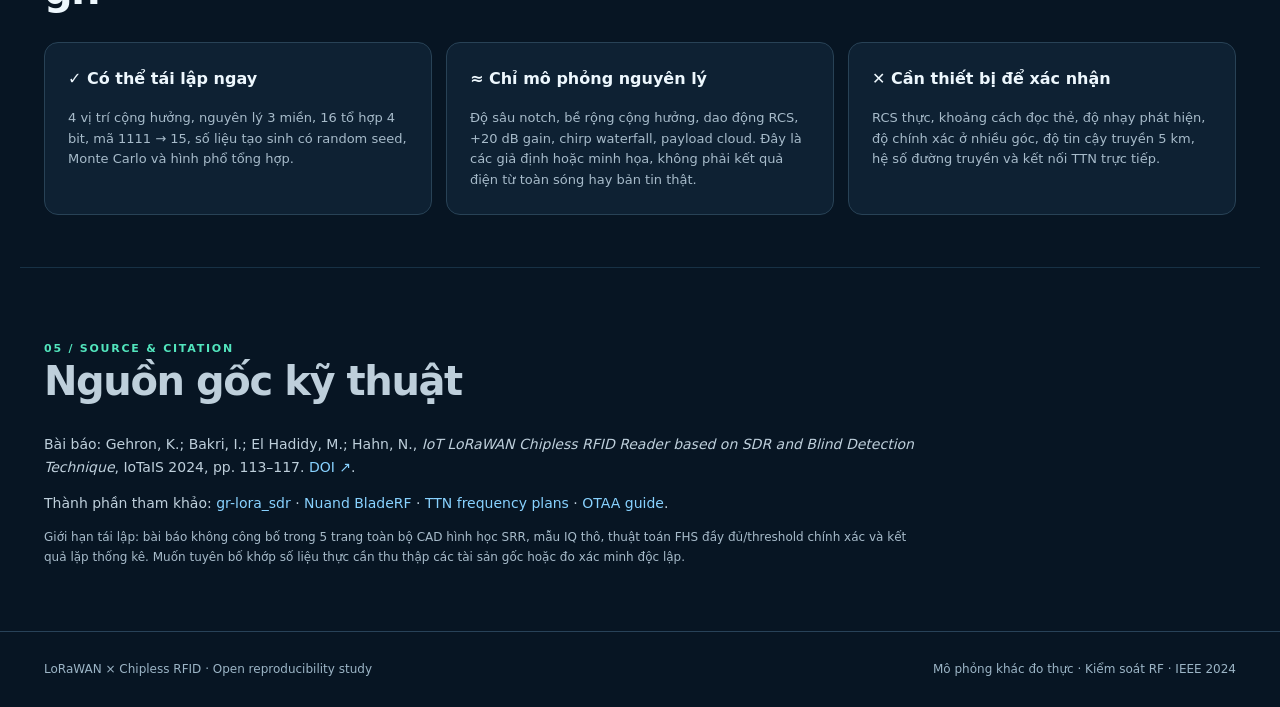
==== commit 8993f304: "refactor(vn): make Group2 legal plan and Vietnam lab the visible reference" ====
--- a/index.html
+++ b/index.html
@@ -12,7 +12,7 @@
 <body>
   <header class="topbar">
     <a class="brand" href="#top"><span class="brand-mark">L×C</span><span><b>LoRaWAN Chipless</b><small>DIY Reproduction Lab · 2024 IEEE</small></span></a>
-    <nav aria-label="Điều hướng"><a href="#demo">Mô phỏng</a><a href="#pipeline">Kiến trúc</a><a href="#diy">DIY từng bước</a><a href="#validation">Kiểm chứng</a><a href="#reference">Nguồn</a></nav>
+    <nav aria-label="Điều hướng"><a href="vn-lab.html">🇻🇳 Vietnam Lab</a><a href="#demo">Mô phỏng</a><a href="#pipeline">Kiến trúc</a><a href="#diy">DIY từng bước</a><a href="#validation">Kiểm chứng</a><a href="#reference">Nguồn</a></nav>
     <a class="small-btn" href="https://github.com/xulytiengviet/LoRaWAN-Chipless" target="_blank" rel="noopener">GitHub ↗</a>
   </header>
 
@@ -21,7 +21,7 @@
       <div class="eyebrow">REPRODUCIBLE RESEARCH · IEEE IOTAIS 2024</div>
       <h1>Đọc thẻ <em>không chip, không pin.</em><br>Truyền ID qua LoRaWAN.</h1>
       <p class="lead">Tái lập nguyên lý từ bài báo <i>IoT LoRaWAN Chipless RFID Reader based on SDR and Blind Detection Technique</i>: quét phổ cộng hưởng, nhận dạng 4 bit, minh họa điều chế LoRa CSS và bản tin TTN — tất cả ngay trong trình duyệt, không cần thiết bị.</p>
-      <div class="hero-actions"><a class="primary" href="#demo">Chạy mô phỏng →</a><a class="secondary" href="#diy">Học cách lắp phần cứng</a></div>
+      <div class="hero-actions"><a class="secondary" href="vn-lab.html">🇻🇳 Vietnam Field Lab →</a><a class="primary" href="#demo">Chạy mô phỏng →</a><a class="secondary" href="#diy">Học cách lắp phần cứng</a></div>
       <div class="warning"><strong>Phân biệt rõ:</strong> đây là <b>mô phỏng tham số độc lập</b>, không phải dữ liệu đo hoặc mã nguồn nguyên bản của tác giả. Con số <b>5 km</b> trong bài báo là chặng LoRa đến gateway, <b>không phải</b> khoảng cách đầu đọc–thẻ.</div>
       <div class="metrics">
         <div><strong>4</strong><span>Notch / bit</span></div>
@@ -52,7 +52,7 @@
           <input id="seed" type="range" min="0" max="9999" step="1" value="2024">
           <label class="inline-switch"><input id="array" type="checkbox" checked><span>Giả định mảng 4×4: +20 dB</span></label>
           <label class="range-row" for="region">Vùng LoRaWAN (minh họa)</label>
-          <select id="region"><option value="AS_923_925">Việt Nam — AS923-925 / AS2 (tham khảo)</option><option value="EU868">Bài báo — EU868 (868 MHz)</option></select>
+          <select id="region"><option value="AS_923_2">Việt Nam — AS923-2 · 920–923 MHz (tham khảo)</option><option value="EU868">Bài báo — EU868 (868 MHz)</option></select>
           <div class="button-stack"><button id="run" class="primary" type="button">Đọc thẻ & giải mã</button><button id="benchmark" class="secondary" type="button">Đo kiểm 16 ID × 10 lần</button><button id="export" class="secondary" type="button">Xuất phổ CSV</button></div>
           <small class="subtle">Mô phỏng chạy offline. Không kết nối SDR, không phát sóng, không gửi dữ liệu tới TTN.</small>
         </aside>
@@ -76,7 +76,7 @@
       </div>
     </section>
 
-    <section id="pipeline" class="content section">
+    <section class="content" style="padding-top:28px"><div class="warning"><strong>Bổ sung Việt Nam 2026:</strong> Dự án đã có <a href="vn-lab.html">phòng nghiên cứu AS923-2</a> theo giới hạn LPWAN 920–923 MHz, tối đa 25 mW ERP và duty cycle theo điều kiện; bản cũ chỉ giữ phục dựng paper EU868. Thiết kế đọc thẻ chipless không tự động được phép phát mọi tần số.</div></section><section id="pipeline" class="content section">
       <div class="section-header"><span class="eyebrow">02 / SYSTEM ENGINEERING</span><h2>Khôi phục đúng kiến trúc bài báo</h2><p>Ba nhóm chức năng riêng biệt: cảm nhận vô tuyến, chuyển đổi ID, và backhaul Internet.</p></div>
       <div class="pipeline">
         <div><b>① Thẻ SRR</b><small>4 notch cộng hưởng<br>mảng 4 × 4</small></div><span>→</span>
